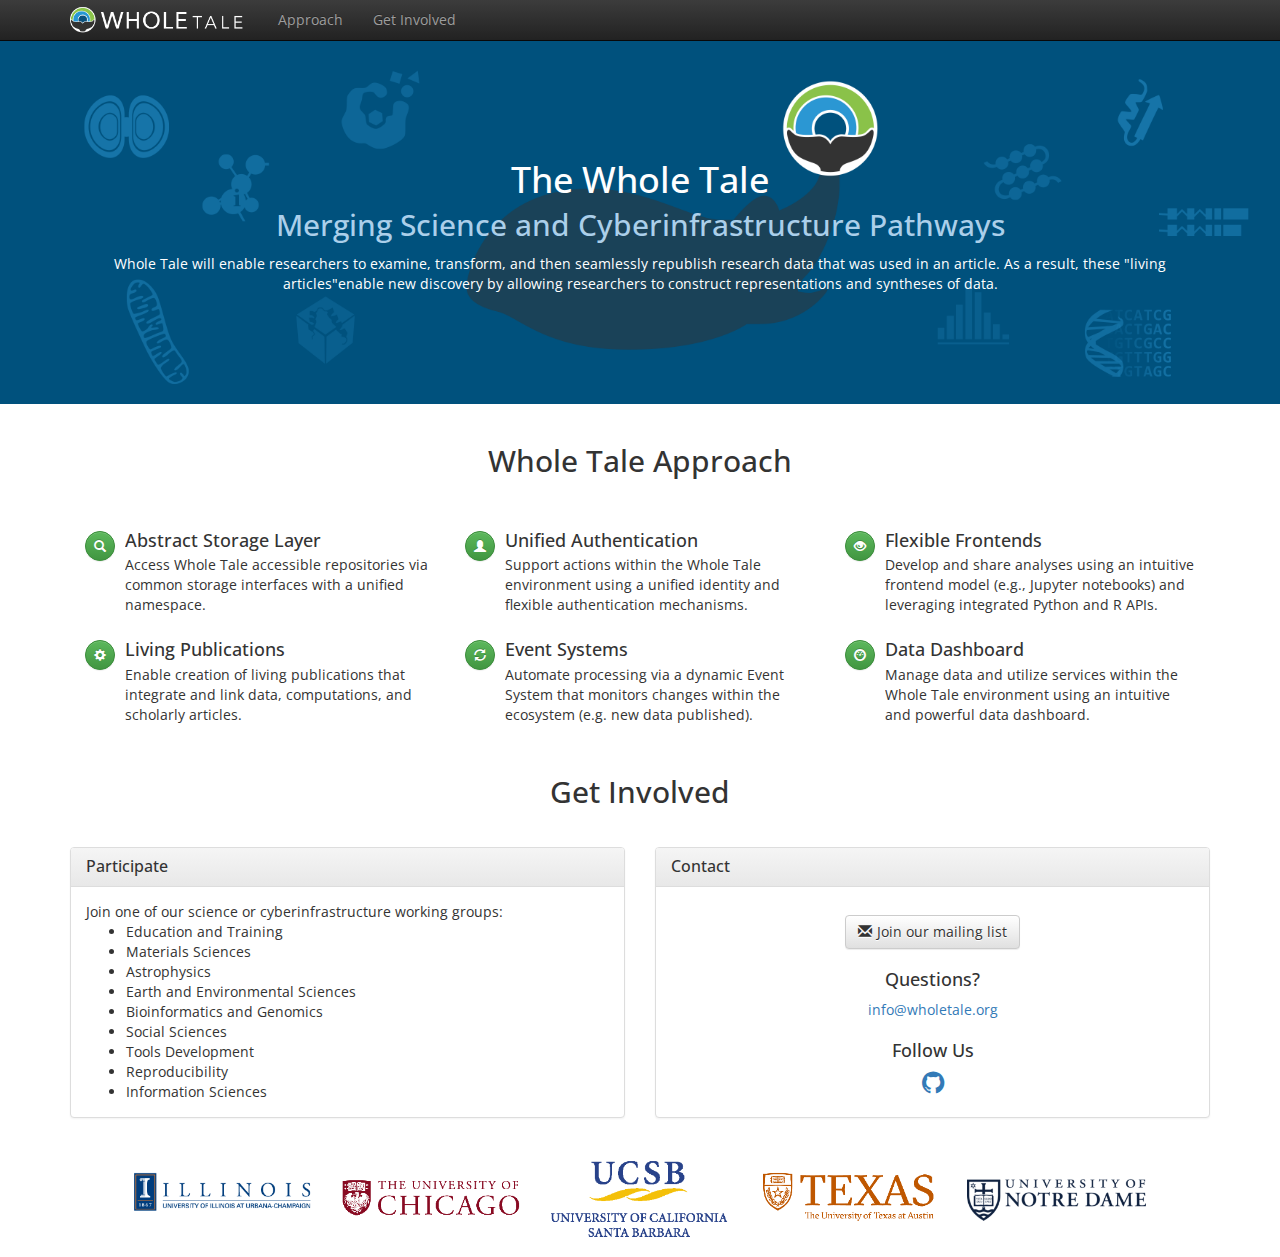
==== index.html @ c7815784 "Update index.html" ====
<!DOCTYPE html>
<html lang="en">
  <head>
    <meta charset="utf-8">
    <meta http-equiv="X-UA-Compatible" content="IE=edge">
    <meta name="viewport" content="width=device-width, initial-scale=1">
    <!-- The above 3 meta tags *must* come first in the head; any other head content must come *after* these tags -->
    <meta name="description" content="">
    <meta name="author" content="">
    <link rel="icon" href="../../favicon.ico">

    <title>The Whole Tale</title>

    <!-- Bootstrap core CSS -->
    <link href="css/bootstrap.min.css" rel="stylesheet">
    <!-- Bootstrap theme -->
    <link href="css/bootstrap-theme.min.css" rel="stylesheet">
    <!-- IE10 viewport hack for Surface/desktop Windows 8 bug -->
    <link href="css/ie10-viewport-bug-workaround.css" rel="stylesheet">

    <!-- Font Awesome -->
      <link rel="stylesheet" href="https://maxcdn.bootstrapcdn.com/font-awesome/4.4.0/css/font-awesome.min.css">

    <!-- Google font -->
      <link href='https://fonts.googleapis.com/css?family=Open+Sans:400,300,600,400italic' rel='stylesheet' type='text/css'>
    
    <!-- Custom styles for this template -->
      <link href="theme.css" rel="stylesheet">

    <!-- Just for debugging purposes. Don't actually copy these 2 lines! -->
    <!--[if lt IE 9]><script src="js/ie8-responsive-file-warning.js"></script><![endif]-->
    <script src="js/ie-emulation-modes-warning.js"></script>

    <!-- HTML5 shim and Respond.js for IE8 support of HTML5 elements and media queries -->
    <!--[if lt IE 9]>
      <script src="https://oss.maxcdn.com/html5shiv/3.7.2/html5shiv.min.js"></script>
      <script src="https://oss.maxcdn.com/respond/1.4.2/respond.min.js"></script>
    <![endif]-->
  </head>

  <body role="document">
	<a name="wholetale"></a> 
    <!-- Fixed navbar -->
    <nav class="navbar navbar-inverse navbar-fixed-top">
      <div class="container">
        <div class="navbar-header">
          <button type="button" class="navbar-toggle collapsed" data-toggle="collapse" data-target="#navbar" aria-expanded="false" aria-controls="navbar">
            <span class="sr-only">Toggle navigation</span>
            <span class="icon-bar"></span>
            <span class="icon-bar"></span>
            <span class="icon-bar"></span>
          </button>
          <a class="navbar-brand" href="#wholetale"><img class='logo' src='images/whole_tale_logo_text_long_light.png'></a>
        </div>
        <div id="navbar" class="navbar-collapse collapse">
          <ul class="nav navbar-nav">
            <li><a href="#approach">Approach</a></li>
            <li><a href="#getinvolved">Get Involved</a></li>
          </ul>
        </div><!--/.nav-collapse -->
      </div>
    </nav>

    <div class="container-fluid" role="main">
      <div class="row title-page">
	<div class="container text-center">
	  <img class="wt-logo-ph" src="images/whole_tale_logo.png" />
	  <h1>The Whole Tale</h1>
	  <h2>Merging Science and Cyberinfrastructure Pathways</h2>
	  <p>Whole Tale will enable researchers to examine, transform, and then seamlessly republish research data that was used in an article. As a result, these "living articles"enable new discovery by allowing researchers to construct representations and syntheses of data.</p>
	</div>
      </div>
    </div>
		 <a name="approach"></a> 
	<div class="container-fluid" >
			<div class="row approach" >
		<div class="container">
		
			<div class="page-header">
        <h2>Whole Tale Approach</h2>
      </div>

			<div class="media col-sm-4">
				<div class="media-left">
					<span type="button" class="btn btn-success btn-circle"><i class="glyphicon glyphicon-search"></i></span>
				</div>
				<div class="media-body">
					<h4 class="media-heading">Abstract Storage Layer</h4>
						<p>Access Whole Tale accessible repositories via common storage interfaces with a unified namespace. </p>
				</div>
			</div>
			
			<div class="media col-sm-4">
				<div class="media-left">
					<span type="button" class="btn btn-success btn-circle"><i class="glyphicon glyphicon-user"></i></span>
				</div>
				<div class="media-body">
					<h4 class="media-heading">Unified Authentication</h4>
						<p>Support actions within the Whole Tale environment using a unified identity and 
						flexible authentication mechanisms.</p>
				</div>
			</div>
		
			
			<div class="media col-sm-4">
				<div class="media-left">
					<span type="button" class="btn btn-success btn-circle"><i class="glyphicon glyphicon-eye-open"></i></span>
				</div>
				<div class="media-body">
					<h4 class="media-heading">Flexible Frontends</h4>
          <p>Develop and share analyses using an intuitive frontend model (e.g., Jupyter notebooks) and leveraging integrated Python and R APIs.</p>
				</div>
			</div>
			
					 <div class="gap"></div>

			<div class="media col-sm-4">
				<div class="media-left">
					<span type="button" class="btn btn-success btn-circle"><i class="glyphicon glyphicon-cog"></i></span>
				</div>
				<div class="media-body">
					<h4 class="media-heading">Living Publications</h4>
               <p>Enable creation of living publications that integrate and link data, computations, and scholarly articles.</p>
				</div>
			</div>
			
			<div class="media col-sm-4">
				<div class="media-left">
					<span type="button" class="btn btn-success btn-circle"><i class="glyphicon glyphicon-refresh"></i></span>
				</div>
				<div class="media-body">
					<h4 class="media-heading">Event Systems</h4>
						<p>Automate processing via a dynamic Event System that monitors changes within the ecosystem (e.g. new data published).</p>
				</div>
			</div>
			
			<div class="media col-sm-4">
				<div class="media-left">
					<span type="button" class="btn btn-success btn-circle"><i class="glyphicon glyphicon-dashboard"></i></span>
				</div>
				<div class="media-body">
					<h4 class="media-heading">Data Dashboard</h4>
                        <p>Manage data and utilize services within the Whole Tale environment using an intuitive and powerful data dashboard. </p>
				</div>
			</div>
			
			
     </div>
</div>
</div>
 <a name="getinvolved"></a> 
<div class="container-fluid" id="involved">
		<div class="container">

      <div class="page-header">
        <h2>Get Involved</h2>
      </div>
      <div class="row row-eq-height">
        <div class="col-sm-6">
          <div class="panel panel-default">
            <div class="panel-heading">
              <h3 class="panel-title">Participate</h3>
            </div>
            <div class="panel-body">
              Join one of our science or cyberinfrastructure working groups:
							<ul>
								<li>Education and Training</li>
								<li>Materials Sciences</li>
								<li>Astrophysics</li>
								<li>Earth and Environmental Sciences</li>
								<li>Bioinformatics and Genomics</li>
								<li>Social Sciences</li>
								<li>Tools Development</li>
								<li>Reproducibility</li>
								<li>Information Sciences</li>
							</ul>
            </div>
          </div>
					</div>
				
					<div class="col-sm-6">
          <div class="panel panel-default">
            <div class="panel-heading">
              <h3 class="panel-title">Contact</h3>
            </div>
            <div class="panel-body text-center involve-body">
							<span class="center-block involve-button"><a class="btn btn-default btn-large" href="https://groups.google.com/forum/#!forum/wholetale">
							<i class="glyphicon glyphicon-envelope social-button"></i>Join our mailing list</a></span>

							<h4>Questions?</h4>
							<p><a href="mailto:info@wholetale.org">info@wholetale.org</a></p>

							<h4>Follow Us</h4>

							<span class="center-block">
							<!--<a href="">
							<i class="fa fa-twitter social-link"></i></a>-->
							<a href="https://github.com/whole-tale">
							<i class="fa fa-github social-link"></i></a>						
            </div>
          </div>
        </div>
      </div>
</div>
</div>

<div class="container-fluid">	
		<div class="row-fluid">
     <div class="col-sm-2 col-sm-offset-1"><a href="http://illinois.edu/"><img class="img-responsive" src="images/uiuc-200.png"></a></div>
     <div class="col-sm-2"><a href="http://www.uchicago.edu/"><img class="img-responsive" src="images/uc-200.png"></a></div>
     <div class="col-sm-2"><a href="http://www.ucsb.edu/"><img class="img-responsive" src="images/ucsb-200.png"></a></div>
     <div class="col-sm-2"><a href="http://www.utexas.edu/"><img class="img-responsive" src="images/ut-200.png"></a></div>
     <div class="col-sm-2"><a href="https://www.nd.edu/"><img class="img-responsive" src="images/nd-200.png"></a></div>
	</div>
</div>


    <!-- Bootstrap core JavaScript
    ================================================== -->
    <!-- Placed at the end of the document so the pages load faster -->
    <script src="https://ajax.googleapis.com/ajax/libs/jquery/1.11.3/jquery.min.js"></script>
    <script>window.jQuery || document.write('<script src="../../assets/js/vendor/jquery.min.js"><\/script>')</script>
    <script src="../../dist/js/bootstrap.min.js"></script>
    <script src="../../assets/js/docs.min.js"></script>
    <!-- IE10 viewport hack for Surface/desktop Windows 8 bug -->
    <script src="../../assets/js/ie10-viewport-bug-workaround.js"></script>
  </body>
</html>
---- theme.css ----
/* WholeTale Customizations - ked */


.theme-dropdown .dropdown-menu {
  position: static;
  display: block;
  margin-bottom: 20px;
}

.theme-showcase > p > .btn {
  margin: 5px 0;
}

.theme-showcase .navbar .container {
  width: auto;
}


/*
 * General
 */


body {
  padding-top: 40px; 
  padding-bottom: 0px;
  font-family: "Open Sans", Helvetica, Arial, Verdana, sans-serif;
}
							
.page-header{
  border: 0px;
  text-align: center;
}



/*
 * Navigation
 */

.navbar {
  min-height: 40px;
}

.navbar-nav > li > a {
  padding-top: 10px;
  padding-bottom: 10px;
}

.navbar-brand {
  height: 40px;
  padding-top: 5px;
  padding-bottom: 5px;
}
			
.logo{
  height: 30px;
  margin-top: 0px;
}



/*
 * Banner image
 */

.title-page {
  background-color: #00517d;
  color: #fff;
}

.title-page h1 {
  margin-bottom: 5px;
}
.title-page h2 {
  margin-top: 0;
  font-size: 24px;
  color: #abcfea;
  line-height: 1.3;
}

.title-page {
  padding-top: 10%;
  padding-bottom: 10%;
}

.title-page .text-center {
  text-align: center;
}

.title-page img.wt-logo-ph {
  width: 150px;
  margin: 10px auto;
  display: block;
}
		

/*
 * Misc
 */

.btn-circle {
	width: 30px;
	height: 30px;
	text-align: center;
	padding: 6px 0;
	font-size: 12px;
	line-height: 1.428571429;
	border-radius: 15px;
	background-color: green;
}
			
.approach{
	background-color: "#252525";
}
				
#involved .panel-body {
	height:230px;
}

.social-link{
	font-size: 26px;
}
				
.social-button{
	padding-right: 5px;
}
			
				
.involve-body h4{
	margin-top: 21px;
}

.involve-button{
	margin-top:13px;
}


/*
 * Responsive styles
 */

@media (min-width: 768px) {
  .title-page {
    background: #00517d url("images/whole_tale_banner_enhanced.png") no-repeat top center;  
    background-size: cover; 
  }
  .title-page .text-center {
    text-align: left;    
  }
  .title-page h2 {
    margin-top: 0;
    font-size: 30px;
  }
  .title-page img.wt-logo-ph {
    display: none;
  }
}

@media (min-width: 992px) {
  .title-page .text-center {
    text-align: center;    
  }
}

@media (min-width: 1200px) {
  .title-page {
    padding-top: 8%;
    padding-bottom: 8%;
  }
}

@media (min-width: 1600px) {
  .title-page {
    padding-top: 6%;
    padding-bottom: 6%;
  }
}
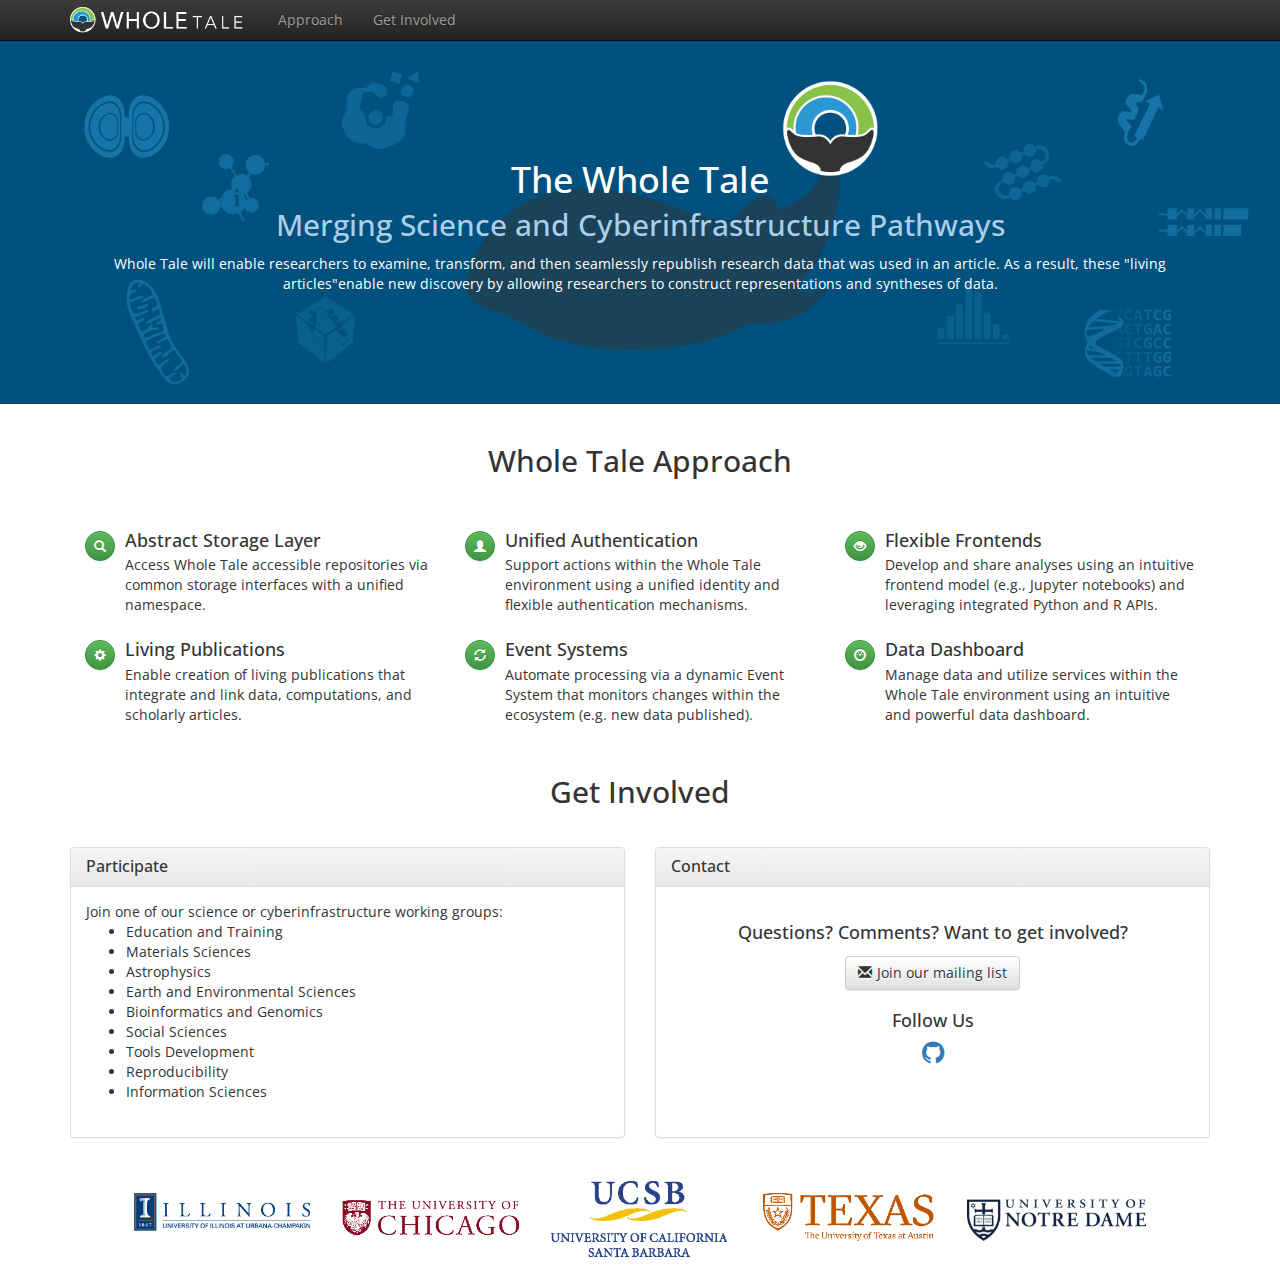
==== commit 565d9a3d: "Updating to remove info@wholetale.org address" ====
--- a/index.html
+++ b/index.html
@@ -184,12 +184,9 @@
               <h3 class="panel-title">Contact</h3>
             </div>
             <div class="panel-body text-center involve-body">
+							<h4>Questions?  Comments?  Want to get involved?</h4>
 							<span class="center-block involve-button"><a class="btn btn-default btn-large" href="https://groups.google.com/forum/#!forum/wholetale">
 							<i class="glyphicon glyphicon-envelope social-button"></i>Join our mailing list</a></span>
-
-							<h4>Questions?</h4>
-							<p><a href="mailto:info@wholetale.org">info@wholetale.org</a></p>
-
 							<h4>Follow Us</h4>
 
 							<span class="center-block">
--- a/theme.css
+++ b/theme.css
@@ -55,7 +55,7 @@
 			
 .logo{
   height: 30px;
-  margin-top: 0px;
+  margin-top: 6px;
 }
 
 
@@ -115,7 +115,7 @@
 }
 				
 #involved .panel-body {
-	height:230px;
+  height: auto;
 }
 
 .social-link{
@@ -141,6 +141,12 @@
  */
 
 @media (min-width: 768px) {
+  .logo{
+    margin-top: 0px;
+  }
+  #involved .panel-body {
+    height: 250px;
+  }
   .title-page {
     background: #00517d url("images/whole_tale_banner_enhanced.png") no-repeat top center;  
     background-size: cover; 
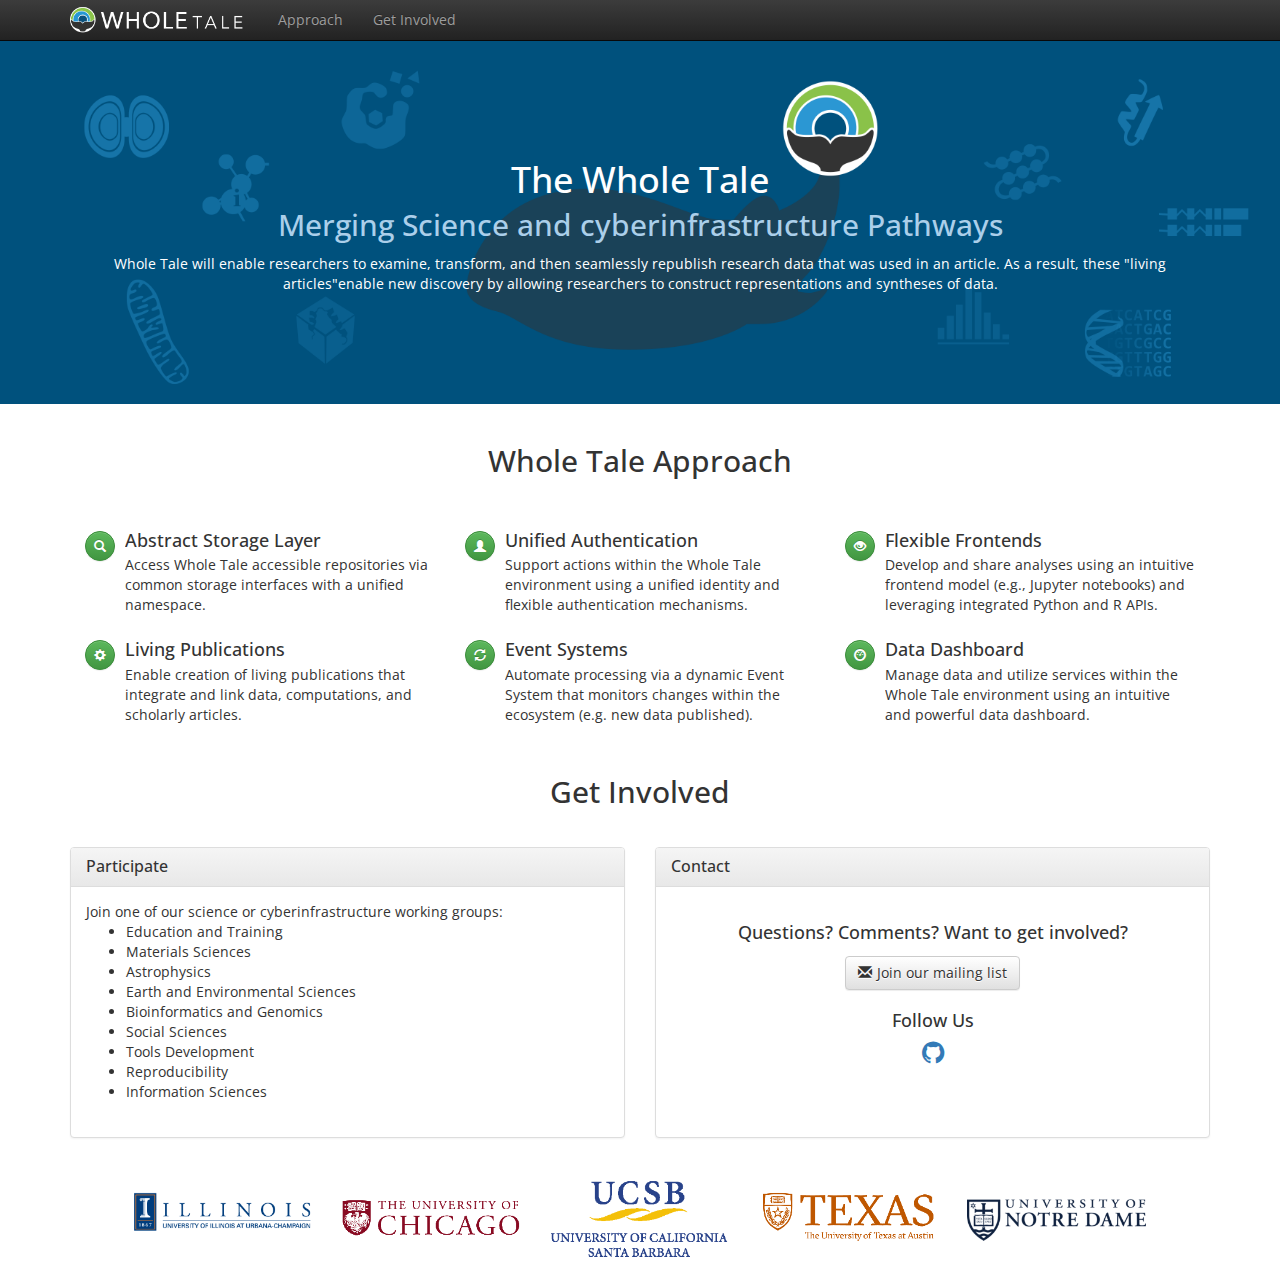
==== commit dc0668e1: "testing write privileges" ====
--- a/index.html
+++ b/index.html
@@ -66,7 +66,7 @@
 	<div class="container text-center">
 	  <img class="wt-logo-ph" src="images/whole_tale_logo.png" />
 	  <h1>The Whole Tale</h1>
-	  <h2>Merging Science and Cyberinfrastructure Pathways</h2>
+	  <h2>Merging Science and cyberinfrastructure Pathways</h2>
 	  <p>Whole Tale will enable researchers to examine, transform, and then seamlessly republish research data that was used in an article. As a result, these "living articles"enable new discovery by allowing researchers to construct representations and syntheses of data.</p>
 	</div>
       </div>
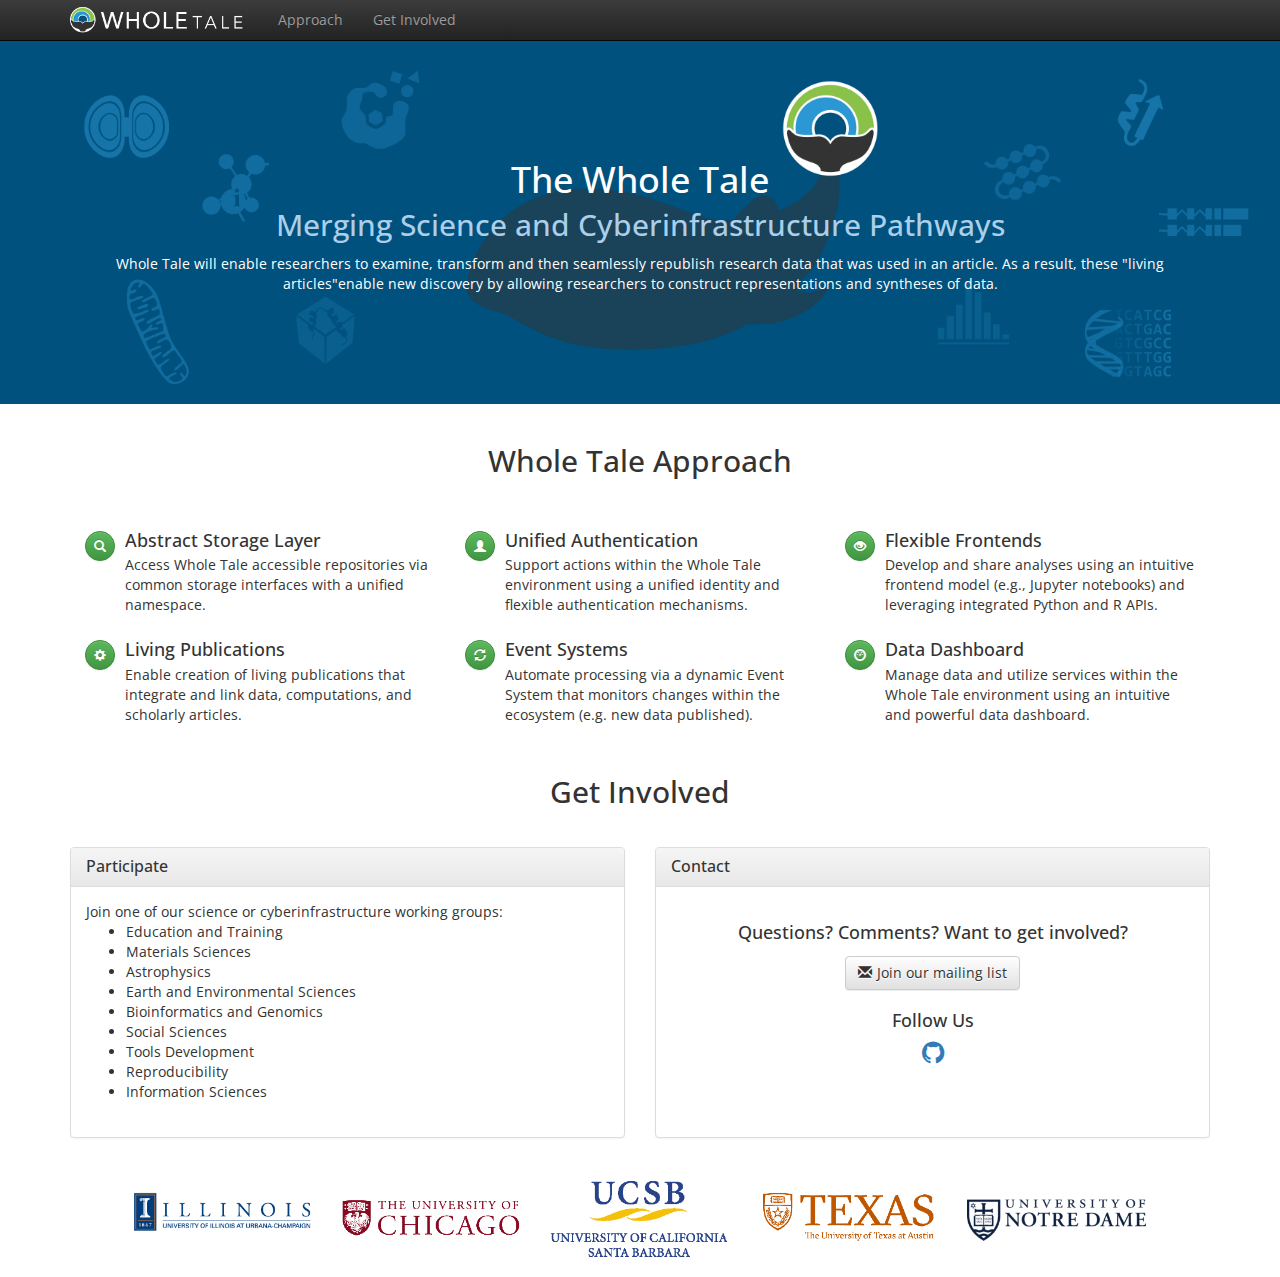
==== commit b080ad74: "testing write privileges" ====
--- a/index.html
+++ b/index.html
@@ -66,8 +66,8 @@
 	<div class="container text-center">
 	  <img class="wt-logo-ph" src="images/whole_tale_logo.png" />
 	  <h1>The Whole Tale</h1>
-	  <h2>Merging Science and cyberinfrastructure Pathways</h2>
-	  <p>Whole Tale will enable researchers to examine, transform, and then seamlessly republish research data that was used in an article. As a result, these "living articles"enable new discovery by allowing researchers to construct representations and syntheses of data.</p>
+	  <h2>Merging Science and Cyberinfrastructure Pathways</h2>
+	  <p>Whole Tale will enable researchers to examine, transform and then seamlessly republish research data that was used in an article. As a result, these "living articles"enable new discovery by allowing researchers to construct representations and syntheses of data.</p>
 	</div>
       </div>
     </div>
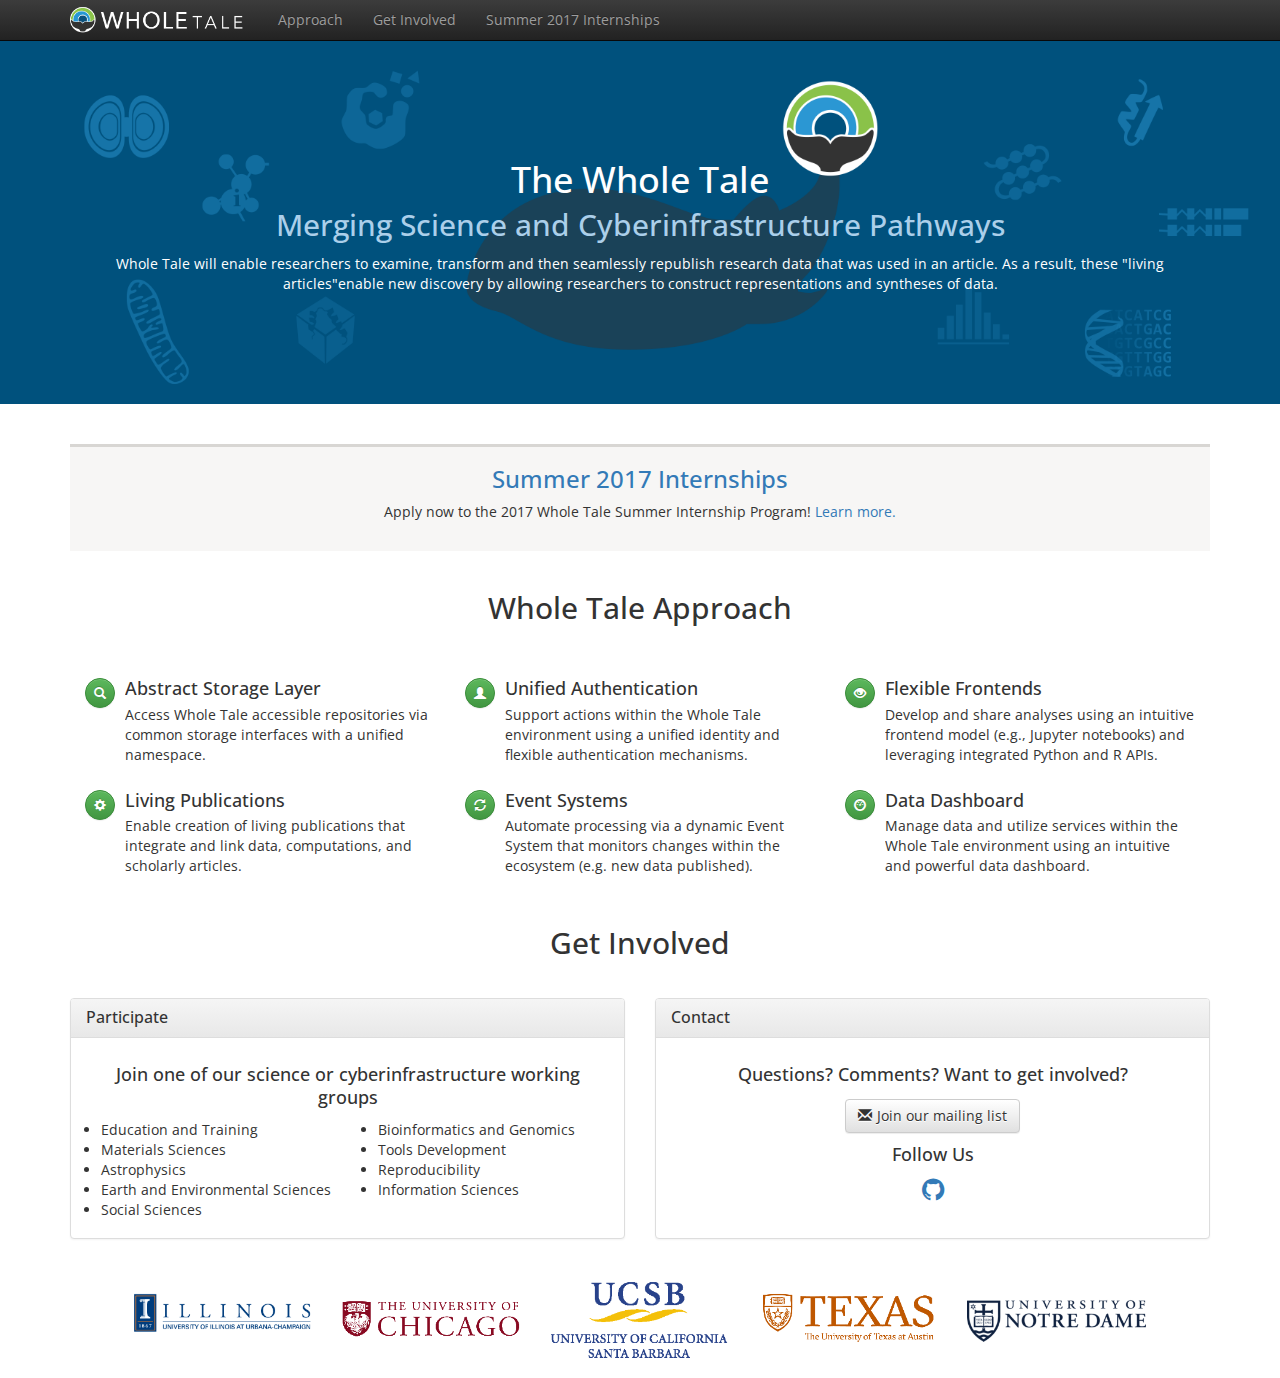
==== commit 9fd920b7: "Added links to Internship page" ====
--- a/index.html
+++ b/index.html
@@ -56,6 +56,7 @@
           <ul class="nav navbar-nav">
             <li><a href="#approach">Approach</a></li>
             <li><a href="#getinvolved">Get Involved</a></li>
+            <li><a href="interns2017.html">Summer 2017 Internships</a></li>
           </ul>
         </div><!--/.nav-collapse -->
       </div>
@@ -73,12 +74,17 @@
     </div>
 		 <a name="approach"></a> 
 	<div class="container-fluid" >
-			<div class="row approach" >
+		<div class="row" >
 		<div class="container">
+
+			<div class="well" style="margin-top: 40px;text-align:center">
+        		<h3><a href="interns2017.html">Summer 2017 Internships</a></h3>
+                        <p>Apply now to the 2017 Whole Tale Summer Internship Program! <a href="interns2017.html">Learn more.</a></p>
+      			</div>
 		
 			<div class="page-header">
-        <h2>Whole Tale Approach</h2>
-      </div>
+        			<h2>Whole Tale Approach</h2>
+      			</div>
 
 			<div class="media col-sm-4">
 				<div class="media-left">
@@ -111,10 +117,12 @@
           <p>Develop and share analyses using an intuitive frontend model (e.g., Jupyter notebooks) and leveraging integrated Python and R APIs.</p>
 				</div>
 			</div>
+
+
 			
 					 <div class="gap"></div>
 
-			<div class="media col-sm-4">
+			<div class="media col-sm-4" style="clear:both">
 				<div class="media-left">
 					<span type="button" class="btn btn-success btn-circle"><i class="glyphicon glyphicon-cog"></i></span>
 				</div>
@@ -161,19 +169,27 @@
             <div class="panel-heading">
               <h3 class="panel-title">Participate</h3>
             </div>
-            <div class="panel-body">
-              Join one of our science or cyberinfrastructure working groups:
-							<ul>
-								<li>Education and Training</li>
-								<li>Materials Sciences</li>
-								<li>Astrophysics</li>
-								<li>Earth and Environmental Sciences</li>
-								<li>Bioinformatics and Genomics</li>
-								<li>Social Sciences</li>
-								<li>Tools Development</li>
-								<li>Reproducibility</li>
-								<li>Information Sciences</li>
-							</ul>
+            <div class="panel-body involve-body">
+              <h4>Join one of our science or cyberinfrastructure working groups</h4>
+		<div class="row">
+		   <div class="col-sm-6">
+		      <ul class="no-indent">
+			<li>Education and Training</li>
+			<li>Materials Sciences</li>
+			<li>Astrophysics</li>
+			<li>Earth and Environmental Sciences</li>
+			<li>Social Sciences</li>
+		      </ul>
+		   </div>
+		   <div class="col-sm-6">
+		      <ul class="no-indent">
+			<li>Bioinformatics and Genomics</li>
+			<li>Tools Development</li>
+			<li>Reproducibility</li>
+			<li>Information Sciences</li>
+		      </ul>
+		   </div>
+		</div>
             </div>
           </div>
 					</div>
@@ -202,7 +218,7 @@
 </div>
 
 <div class="container-fluid">	
-		<div class="row-fluid">
+	<div class="row-fluid">
      <div class="col-sm-2 col-sm-offset-1"><a href="http://illinois.edu/"><img class="img-responsive" src="images/uiuc-200.png"></a></div>
      <div class="col-sm-2"><a href="http://www.uchicago.edu/"><img class="img-responsive" src="images/uc-200.png"></a></div>
      <div class="col-sm-2"><a href="http://www.ucsb.edu/"><img class="img-responsive" src="images/ucsb-200.png"></a></div>
@@ -216,10 +232,10 @@
     ================================================== -->
     <!-- Placed at the end of the document so the pages load faster -->
     <script src="https://ajax.googleapis.com/ajax/libs/jquery/1.11.3/jquery.min.js"></script>
-    <script>window.jQuery || document.write('<script src="../../assets/js/vendor/jquery.min.js"><\/script>')</script>
-    <script src="../../dist/js/bootstrap.min.js"></script>
-    <script src="../../assets/js/docs.min.js"></script>
+    <script>window.jQuery || document.write('<script src="js/jquery.min.js"><\/script>')</script>
+    <script src="js/bootstrap.min.js"></script>
+    <script src="js/docs.min.js"></script>
     <!-- IE10 viewport hack for Surface/desktop Windows 8 bug -->
-    <script src="../../assets/js/ie10-viewport-bug-workaround.js"></script>
+    <script src="js/ie10-viewport-bug-workaround.js"></script>
   </body>
 </html>
--- a/theme.css
+++ b/theme.css
@@ -93,11 +93,83 @@
   margin: 10px auto;
   display: block;
 }
-		
+	
+
+/*
+ * Small banner image
+ */
+
+.title-page-sm {
+  background-color: #00517d;
+  color: #abcfea;
+  padding: 30px 0;
+}
+.title-page-sm {
+  background: #00517d url("images/whole_tale_banner_simple.png") no-repeat center center;  
+  background-size: cover; 
+}
+.title-page-sm h2 {
+  margin: 0;
+  font-size: 24px;
+  line-height: 1.3;
+}
+
+	
 
 /*
  * Misc
  */
+
+
+h4 {
+  line-height: 1.2em;
+}
+
+ul.no-indent {
+  margin: 0;
+  padding-left: 15px;
+}
+
+ul.plain {
+  list-style-type: none;
+  padding-left: 30px;
+}
+ul.plain li {
+  padding: 2px 0;
+  text-indent: -20px;
+}
+
+.alert-red {
+  color: #9f1413;
+}
+
+hr {
+  margin: 40px 0;
+}
+
+.caption {
+  font-size: 0.8em;
+  font-style: italic;
+}
+
+.well {  /* Override template gray well style - ked */
+  border: none;
+  border-top: solid 3px #d8d6d3;
+  background: #f7f6f5;
+  box-shadow: none; 
+  -webkit-border-radius: 0px;
+  -moz-border-radius: 0px;
+  border-radius: 0px;
+  margin: 20px 0;
+}
+
+.well h3 {
+  margin-top: 0;
+}
+
+.return-link {
+  text-align: right;
+}
 
 .btn-circle {
 	width: 30px;
@@ -111,7 +183,6 @@
 }
 			
 .approach{
-	background-color: "#252525";
 }
 				
 #involved .panel-body {
@@ -128,13 +199,18 @@
 			
 				
 .involve-body h4{
-	margin-top: 21px;
+  text-align: center;
+  line-height: 1.3em;
 }
 
 .involve-button{
 	margin-top:13px;
 }
 
+.side-logo img {
+   width: 200px;
+   margin: 0 auto;
+}
 
 /*
  * Responsive styles
@@ -166,6 +242,9 @@
 @media (min-width: 992px) {
   .title-page .text-center {
     text-align: center;    
+  }
+  #involved .panel-body {
+    height: 220px;
   }
 }
 
@@ -174,6 +253,12 @@
     padding-top: 8%;
     padding-bottom: 8%;
   }
+  #involved .panel-body {
+    height: 200px;
+  }
+  .side-logo img {
+   width: 300px;
+  }
 }
 
 @media (min-width: 1600px) {
